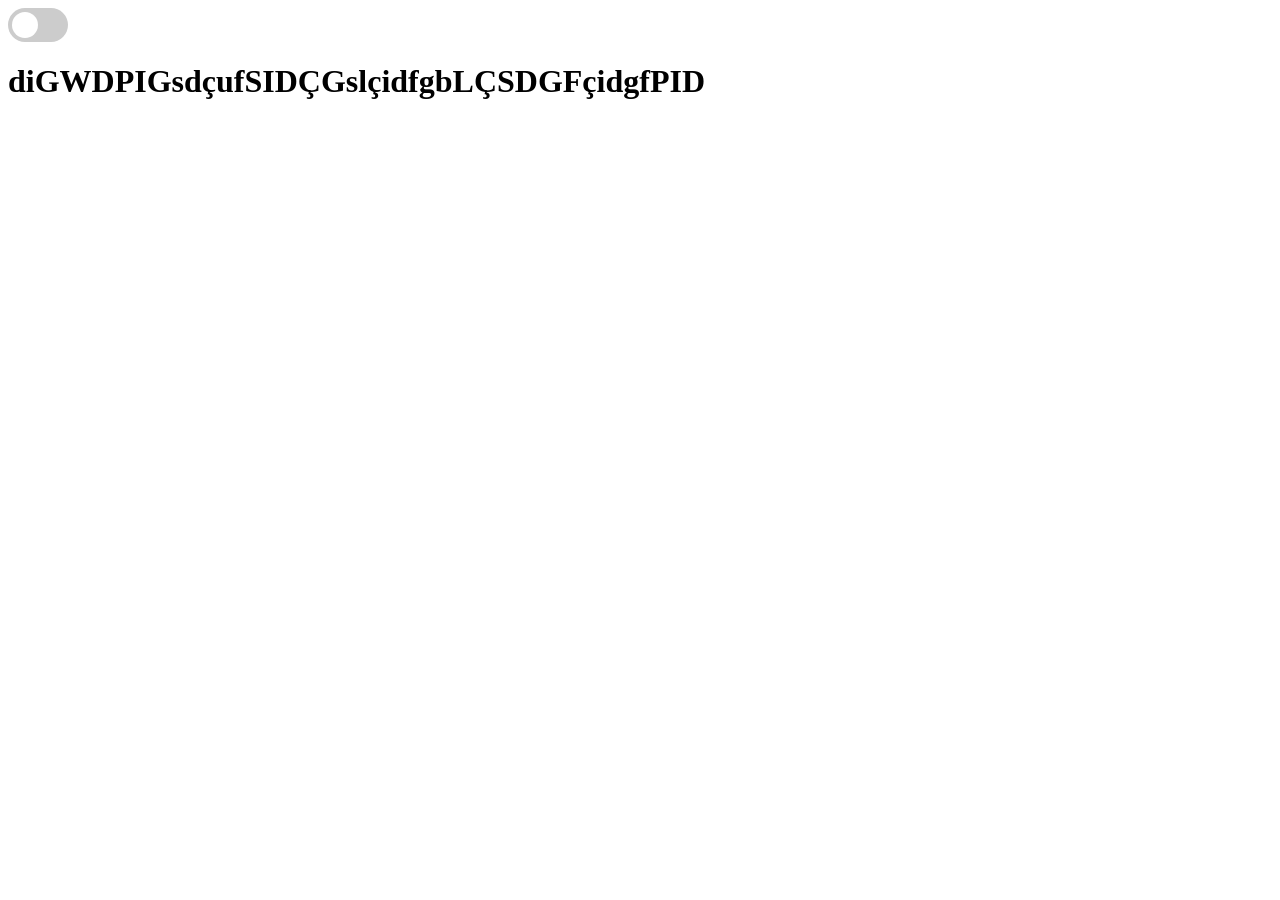
==== Index.html @ 7e875d3c "Add files via upload" ====
<!DOCTYPE html>
<html lang="pt-br">
<head>
    <meta charset="UTF-8">
    <meta http-equiv="X-UA-Compatible" content="IE=edge">
    <meta name="viewport" content="width=device-width, initial-scale=1.0">
    <title>Início</title>
    <link rel="stylesheet" href="estilos/inicio.css">
    <script defer src="scripts/script.js"></script>
    <script src="scripts/jquery-4.0.0.min.js"></script>
    <link rel="stylesheet" href="estilos/geral.css">
</head>
<body>
    <label class="switch">
        <input type="checkbox" id="tema">
        <span class="slider round"></span>
    </label>

    <h1>diGWDPIGsdçufSIDÇGslçidfgbLÇSDGFçidgfPID</h1>
    
</body>
</html>
---- estilos/geral.css ----
.switch {
    position: relative;
    display: inline-block;
    width: 60px;
    height: 34px;
  }
  
  /* Hide default HTML checkbox */
  .switch input {
    opacity: 0;
    width: 0;
    height: 0;
  }
  
  /* The slider */
  .slider {
    position: absolute;
    cursor: pointer;
    top: 0;
    left: 0;
    right: 0;
    bottom: 0;
    background-color: #ccc;
    -webkit-transition: .4s;
    transition: .4s;
  }
  
  .slider:before {
    position: absolute;
    content: "";
    height: 26px;
    width: 26px;
    left: 4px;
    bottom: 4px;
    background-color: white;
    -webkit-transition: .4s;
    transition: .4s;
  }
  
  input:checked + .slider {
    background-color: #344dcd;
  }
  
  input:focus + .slider {
    box-shadow: 0 0 1px #344dcd;
  }
  
  input:checked + .slider:before {
    -webkit-transform: translateX(26px);
    -ms-transform: translateX(26px);
    transform: translateX(26px);
  }
  
  /* Rounded sliders */
  .slider.round {
    border-radius: 34px;
  }
  
  .slider.round:before {
    border-radius: 50%;
  }
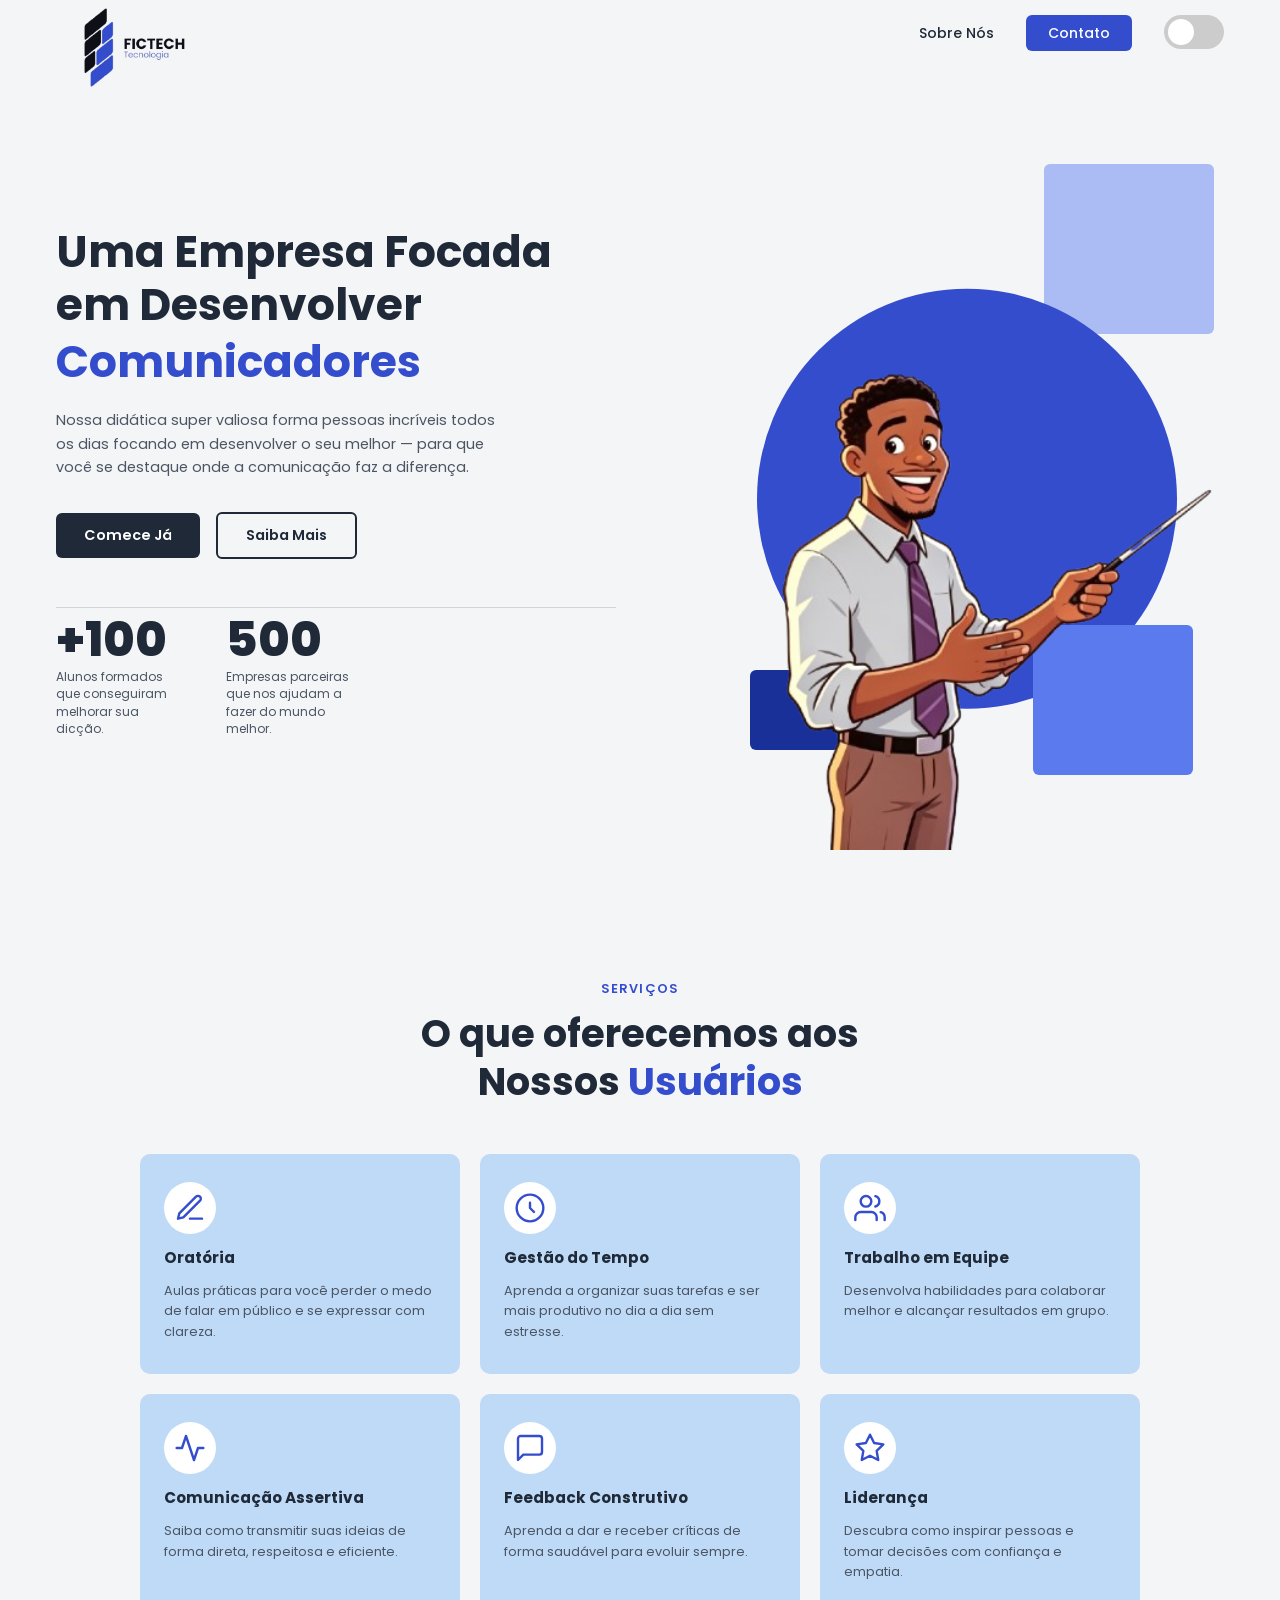
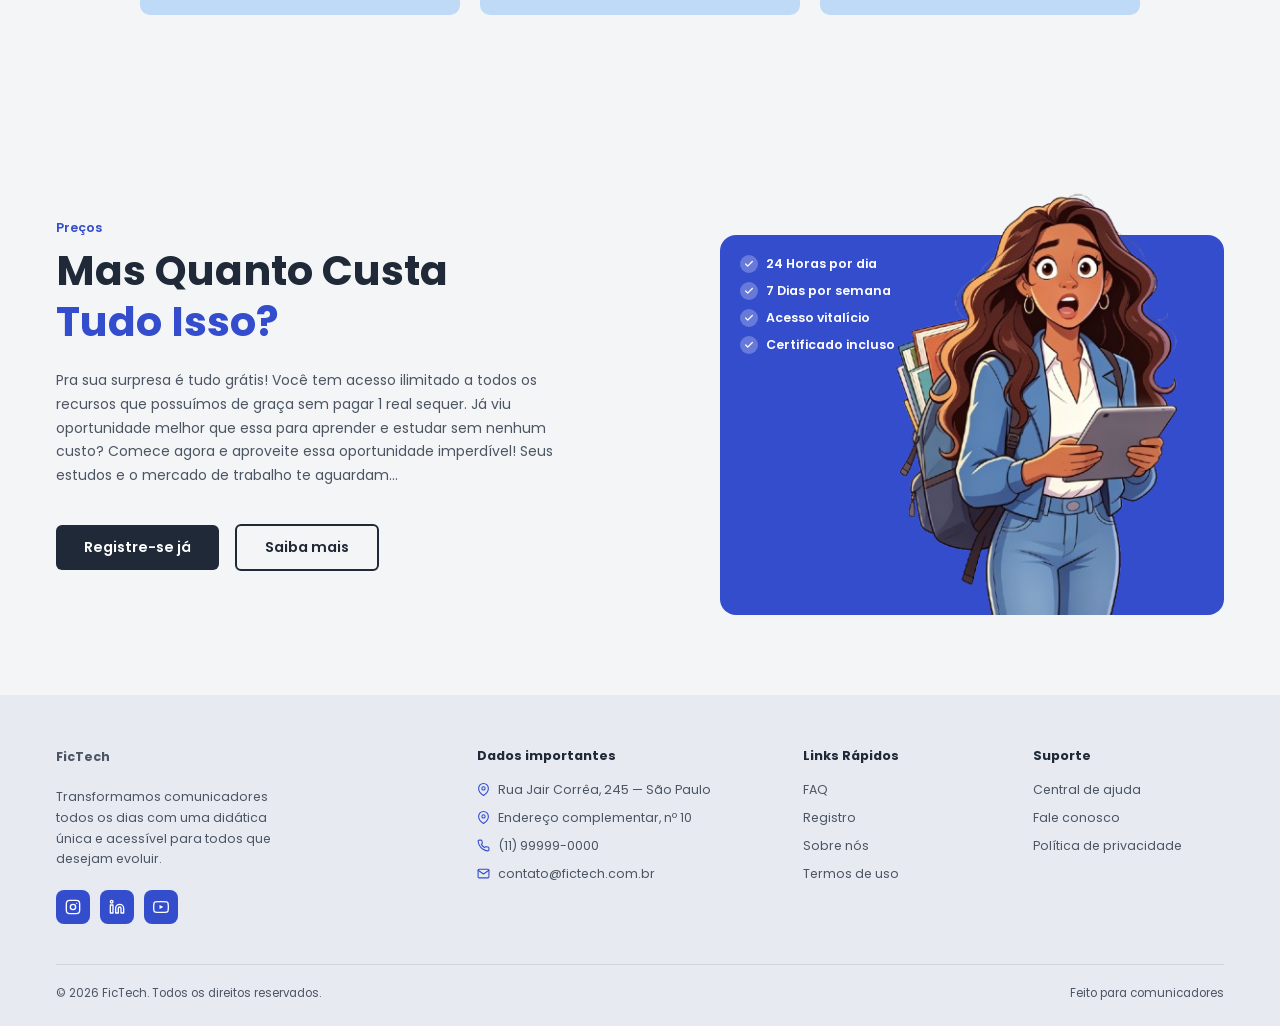
==== commit 4795bf5c: "Add files via upload" ====
--- a/Index.html
+++ b/Index.html
@@ -1,22 +1,290 @@
 <!DOCTYPE html>
-<html lang="pt-br">
+<html lang="pt-BR">
 <head>
-    <meta charset="UTF-8">
-    <meta http-equiv="X-UA-Compatible" content="IE=edge">
-    <meta name="viewport" content="width=device-width, initial-scale=1.0">
-    <title>Início</title>
-    <link rel="stylesheet" href="estilos/inicio.css">
-    <script defer src="scripts/script.js"></script>
-    <script src="scripts/jquery-4.0.0.min.js"></script>
-    <link rel="stylesheet" href="estilos/geral.css">
+  <meta charset="UTF-8" />
+  <meta name="viewport" content="width=device-width, initial-scale=1.0" />
+  <title>FicTech — Comunicadores</title>
+  <link rel="preconnect" href="https://fonts.googleapis.com" />
+  <link rel="stylesheet" href="estilos/fictech.css">
+  <link rel="stylesheet" href="estilos/geral.css">
+  <script src="scripts/script.js" defer ></script>
+  <link rel="preconnect" href="https://fonts.gstatic.com" crossorigin />
+  <link href="https://fonts.googleapis.com/css2?family=Poppins:ital,wght@0,100;0,200;0,300;0,400;0,500;0,600;0,700;0,800;0,900;1,100;1,200;1,300;1,400;1,500;1,600;1,700;1,800;1,900&display=swap" rel="stylesheet" />
 </head>
 <body>
-    <label class="switch">
+
+  <!-- menu -->
+  <nav class="navegacao">
+    <div class="logo"><img id="logo" src="imagens/logo.png" alt="Logo FicTech"></div>
+
+    <ul class="links-menu">
+      <li><a href="sobreNos.html">Sobre Nós</a></li>
+      <li><a href="contato.html" class="btn-contato">Contato</a></li>
+      <label class="switch">
         <input type="checkbox" id="tema">
         <span class="slider round"></span>
     </label>
-
-    <h1>diGWDPIGsdçufSIDÇGslçidfgbLÇSDGFçidgfPID</h1>
+    </ul>
     
+    
+  </nav>
+
+  <!-- banner principal -->
+  <section class="banner-principal">
+
+    <div class="conteudo-banner">
+      <h1 class="titulo-banner">Uma Empresa Focada<br>em Desenvolver</h1>
+      <h1 class="titulo-destaque">Comunicadores</h1>
+
+      <p>
+        Nossa didática super valiosa forma pessoas incríveis todos os dias
+        focando em desenvolver o seu melhor — para que você se destaque onde
+        a comunicação faz a diferença.
+      </p>
+
+      <div class="botoes-acao">
+        <button class="btn-principal">Comece Já</button>
+        <button class="btn-secundario">Saiba Mais</button>
+      </div>
+
+      <div class="estatisticas">
+        <div class="item-estat">
+          <span class="numero">+100</span>
+          <span class="legenda">Alunos formados que conseguiram melhorar sua dicção.</span>
+        </div>
+        <div class="item-estat">
+          <span class="numero">500</span>
+          <span class="legenda">Empresas parceiras que nos ajudam a fazer do mundo melhor.</span>
+        </div>
+      </div>
+    </div>
+
+    <!-- imagem do banner -->
+    <div class="imagem-banner">
+      <div class="circulo"></div>
+      <div class="retangulo-topo"></div>
+      <div class="retangulo-meio"></div>
+      <div class="retangulo-base"></div>
+
+      <img class="personagem" src="imagens/img1.png" alt="Comunicador">
+    </div>
+
+  </section>
+
+  <!-- serviços -->
+  <section class="servicos">
+
+    <div class="cabecalho-servicos">
+      <span class="rotulo">Serviços</span>
+      <h2 class="titulo-servicos">
+        O que oferecemos aos<br>
+        Nossos <span class="destaque">Usuários</span>
+      </h2>
+    </div>
+
+    <div class="grade-servicos">
+
+      <div class="cartao">
+        <div class="icone">
+          <svg width="32" height="32" viewBox="0 0 24 24" fill="none" stroke="currentColor" stroke-width="1.8" stroke-linecap="round" stroke-linejoin="round">
+            <path d="M12 20h9"/>
+            <path d="M16.5 3.5a2.121 2.121 0 0 1 3 3L7 19l-4 1 1-4L16.5 3.5z"/>
+          </svg>
+        </div>
+        <h3 class="titulo-cartao">Oratória</h3>
+        <p class="texto-cartao">Aulas práticas para você perder o medo de falar em público e se expressar com clareza.</p>
+      </div>
+
+      <div class="cartao">
+        <div class="icone">
+          <svg width="32" height="32" viewBox="0 0 24 24" fill="none" stroke="currentColor" stroke-width="1.8" stroke-linecap="round" stroke-linejoin="round">
+            <circle cx="12" cy="12" r="10"/>
+            <path d="M12 8v4l3 3"/>
+          </svg>
+        </div>
+        <h3 class="titulo-cartao">Gestão do Tempo</h3>
+        <p class="texto-cartao">Aprenda a organizar suas tarefas e ser mais produtivo no dia a dia sem estresse.</p>
+      </div>
+
+      <div class="cartao">
+        <div class="icone">
+          <svg width="32" height="32" viewBox="0 0 24 24" fill="none" stroke="currentColor" stroke-width="1.8" stroke-linecap="round" stroke-linejoin="round">
+            <path d="M17 21v-2a4 4 0 0 0-4-4H5a4 4 0 0 0-4 4v2"/>
+            <circle cx="9" cy="7" r="4"/>
+            <path d="M23 21v-2a4 4 0 0 0-3-3.87"/>
+            <path d="M16 3.13a4 4 0 0 1 0 7.75"/>
+          </svg>
+        </div>
+        <h3 class="titulo-cartao">Trabalho em Equipe</h3>
+        <p class="texto-cartao">Desenvolva habilidades para colaborar melhor e alcançar resultados em grupo.</p>
+      </div>
+
+      <div class="cartao">
+        <div class="icone">
+          <svg width="32" height="32" viewBox="0 0 24 24" fill="none" stroke="currentColor" stroke-width="1.8" stroke-linecap="round" stroke-linejoin="round">
+            <polyline points="22 12 18 12 15 21 9 3 6 12 2 12"/>
+          </svg>
+        </div>
+        <h3 class="titulo-cartao">Comunicação Assertiva</h3>
+        <p class="texto-cartao">Saiba como transmitir suas ideias de forma direta, respeitosa e eficiente.</p>
+      </div>
+
+      <div class="cartao">
+        <div class="icone">
+          <svg width="32" height="32" viewBox="0 0 24 24" fill="none" stroke="currentColor" stroke-width="1.8" stroke-linecap="round" stroke-linejoin="round">
+            <path d="M21 15a2 2 0 0 1-2 2H7l-4 4V5a2 2 0 0 1 2-2h14a2 2 0 0 1 2 2z"/>
+          </svg>
+        </div>
+        <h3 class="titulo-cartao">Feedback Construtivo</h3>
+        <p class="texto-cartao">Aprenda a dar e receber críticas de forma saudável para evoluir sempre.</p>
+      </div>
+
+      <div class="cartao">
+        <div class="icone">
+          <svg width="32" height="32" viewBox="0 0 24 24" fill="none" stroke="currentColor" stroke-width="1.8" stroke-linecap="round" stroke-linejoin="round">
+            <polygon points="12 2 15.09 8.26 22 9.27 17 14.14 18.18 21.02 12 17.77 5.82 21.02 7 14.14 2 9.27 8.91 8.26 12 2"/>
+          </svg>
+        </div>
+        <h3 class="titulo-cartao">Liderança</h3>
+        <p class="texto-cartao">Descubra como inspirar pessoas e tomar decisões com confiança e empatia.</p>
+      </div>
+
+    </div>
+  </section>
+
+  <!-- preços -->
+  <section class="precos">
+
+    <div class="conteudo-precos">
+      <span class="rotulo-precos">Preços</span>
+      <h2 class="titulo-precos">Mas Quanto Custa</h2>
+      <h2 class="titulo-destaque-precos">Tudo Isso?</h2>
+      <p class="texto-precos">
+        Pra sua surpresa é tudo grátis! Você tem acesso ilimitado a todos os recursos
+        que possuímos de graça sem pagar 1 real sequer. Já viu oportunidade melhor
+        que essa para aprender e estudar sem nenhum custo? Comece agora e aproveite
+        essa oportunidade imperdível! Seus estudos e o mercado de trabalho te aguardam...
+      </p>
+      <div class="botoes-precos">
+        <button class="btn-principal">Registre-se já</button>
+        <button class="btn-secundario">Saiba mais</button>
+      </div>
+    </div>
+
+    <div class="card-precos">
+      <div class="bonus">
+
+        
+
+        <ul class="lista-bonus">
+          <li>
+            <span class="check">
+              <svg width="10" height="10" viewBox="0 0 24 24" fill="none" stroke="#fff" stroke-width="3" stroke-linecap="round" stroke-linejoin="round"><polyline points="20 6 9 17 4 12"/></svg>
+            </span>
+            24 Horas por dia
+          </li>
+          <li>
+            <span class="check">
+              <svg width="10" height="10" viewBox="0 0 24 24" fill="none" stroke="#fff" stroke-width="3" stroke-linecap="round" stroke-linejoin="round"><polyline points="20 6 9 17 4 12"/></svg>
+            </span>
+            7 Dias por semana
+          </li>
+          <li>
+            <span class="check">
+              <svg width="10" height="10" viewBox="0 0 24 24" fill="none" stroke="#fff" stroke-width="3" stroke-linecap="round" stroke-linejoin="round"><polyline points="20 6 9 17 4 12"/></svg>
+            </span>
+            Acesso vitalício
+          </li>
+          <li>
+            <span class="check">
+              <svg width="10" height="10" viewBox="0 0 24 24" fill="none" stroke="#fff" stroke-width="3" stroke-linecap="round" stroke-linejoin="round"><polyline points="20 6 9 17 4 12"/></svg>
+            </span>
+            Certificado incluso
+          </li>
+        </ul>
+
+      </div>
+
+      <img class="personagem-precos" src="imagens/img2.png" alt="Personagem" />
+
+    </div>
+
+  </section>
+
+  <!-- rodapé -->
+  <footer class="rodape">
+    <div class="grade-rodape">
+
+      <div class="marca">
+        <p class="titulo-coluna">FicTech</p>
+        <p>Transformamos comunicadores todos os dias com uma didática única e acessível para todos que desejam evoluir.</p>
+        <div class="redes">
+          <a href="#" class="icone-rede" aria-label="Instagram">
+            <svg width="16" height="16" viewBox="0 0 24 24" fill="none" stroke="currentColor" stroke-width="2" stroke-linecap="round" stroke-linejoin="round">
+              <rect x="2" y="2" width="20" height="20" rx="5"/><circle cx="12" cy="12" r="4"/><circle cx="17.5" cy="6.5" r="1" fill="currentColor" stroke="none"/>
+            </svg>
+          </a>
+          <a href="#" class="icone-rede" aria-label="LinkedIn">
+            <svg width="16" height="16" viewBox="0 0 24 24" fill="none" stroke="currentColor" stroke-width="2" stroke-linecap="round" stroke-linejoin="round">
+              <path d="M16 8a6 6 0 0 1 6 6v7h-4v-7a2 2 0 0 0-2-2 2 2 0 0 0-2 2v7h-4v-7a6 6 0 0 1 6-6z"/><rect x="2" y="9" width="4" height="12"/><circle cx="4" cy="4" r="2"/>
+            </svg>
+          </a>
+          <a href="#" class="icone-rede" aria-label="YouTube">
+            <svg width="16" height="16" viewBox="0 0 24 24" fill="none" stroke="currentColor" stroke-width="2" stroke-linecap="round" stroke-linejoin="round">
+              <path d="M22.54 6.42a2.78 2.78 0 0 0-1.95-1.96C18.88 4 12 4 12 4s-6.88 0-8.59.46A2.78 2.78 0 0 0 1.46 6.42 29 29 0 0 0 1 12a29 29 0 0 0 .46 5.58 2.78 2.78 0 0 0 1.95 1.96C5.12 20 12 20 12 20s6.88 0 8.59-.46a2.78 2.78 0 0 0 1.95-1.96A29 29 0 0 0 23 12a29 29 0 0 0-.46-5.58z"/><polygon points="9.75 15.02 15.5 12 9.75 8.98 9.75 15.02" fill="currentColor" stroke="none"/>
+            </svg>
+          </a>
+        </div>
+      </div>
+
+      <div>
+        <p class="titulo-coluna">Dados importantes</p>
+        <ul class="lista-rodape">
+          <li>
+            <svg width="13" height="13" viewBox="0 0 24 24" fill="none" stroke="currentColor" stroke-width="2" stroke-linecap="round" stroke-linejoin="round"><path d="M21 10c0 7-9 13-9 13S3 17 3 10a9 9 0 0 1 18 0z"/><circle cx="12" cy="10" r="3"/></svg>
+            Rua Jair Corrêa, 245 — São Paulo
+          </li>
+          <li>
+            <svg width="13" height="13" viewBox="0 0 24 24" fill="none" stroke="currentColor" stroke-width="2" stroke-linecap="round" stroke-linejoin="round"><path d="M21 10c0 7-9 13-9 13S3 17 3 10a9 9 0 0 1 18 0z"/><circle cx="12" cy="10" r="3"/></svg>
+            Endereço complementar, nº 10
+          </li>
+          <li>
+            <svg width="13" height="13" viewBox="0 0 24 24" fill="none" stroke="currentColor" stroke-width="2" stroke-linecap="round" stroke-linejoin="round"><path d="M22 16.92v3a2 2 0 0 1-2.18 2 19.79 19.79 0 0 1-8.63-3.07 19.5 19.5 0 0 1-6-6 19.79 19.79 0 0 1-3.07-8.67A2 2 0 0 1 4.11 2h3a2 2 0 0 1 2 1.72c.127.96.361 1.903.7 2.81a2 2 0 0 1-.45 2.11L8.09 9.91a16 16 0 0 0 6 6l1.27-1.27a2 2 0 0 1 2.11-.45c.907.339 1.85.573 2.81.7A2 2 0 0 1 22 16.92z"/></svg>
+            (11) 99999-0000
+          </li>
+          <li>
+            <svg width="13" height="13" viewBox="0 0 24 24" fill="none" stroke="currentColor" stroke-width="2" stroke-linecap="round" stroke-linejoin="round"><path d="M4 4h16c1.1 0 2 .9 2 2v12c0 1.1-.9 2-2 2H4c-1.1 0-2-.9-2-2V6c0-1.1.9-2 2-2z"/><polyline points="22,6 12,13 2,6"/></svg>
+            contato@fictech.com.br
+          </li>
+        </ul>
+      </div>
+
+      <div>
+        <p class="titulo-coluna">Links Rápidos</p>
+        <ul class="lista-rodape">
+          <li><a href="#">FAQ</a></li>
+          <li><a href="#">Registro</a></li>
+          <li><a href="#">Sobre nós</a></li>
+          <li><a href="#">Termos de uso</a></li>
+        </ul>
+      </div>
+
+      <div>
+        <p class="titulo-coluna">Suporte</p>
+        <ul class="lista-rodape">
+          <li><a href="#">Central de ajuda</a></li>
+          <li><a href="#">Fale conosco</a></li>
+          <li><a href="#">Política de privacidade</a></li>
+        </ul>
+      </div>
+
+    </div>
+
+    <div class="base-rodape">
+      <p>© 2026 FicTech. Todos os direitos reservados.</p>
+      <span>Feito para comunicadores</span>
+    </div>
+  </footer>
+
 </body>
-</html>+</html>
--- a/estilos/fictech.css
+++ b/estilos/fictech.css
@@ -0,0 +1,1327 @@
+/* reset básico */
+*, *::before, *::after {
+  box-sizing: border-box;
+  margin: 0;
+  padding: 0;
+}
+
+:root {
+  --bg:        #F4F5F7;
+  --nav-bg:    #E7EAF0;
+  --azul:      #344DCD;
+  --azul-claro:#5B7AEE;
+  --azul-pastel:#AABCF3;
+  --azul-escuro:#1A3099;
+  --texto:     #1F2937;
+  --texto-suave:#4B5563;
+  --fonte: 'Poppins', sans-serif;
+}
+
+html, body {
+  height: 100%;
+}
+
+body {
+  font-family: var(--fonte);
+  background-color: var(--bg);
+  color: var(--texto);
+  min-height: 100vh;
+}
+
+/* menu */
+.navegacao {
+  display: flex;
+  align-items: center;
+  justify-content: space-between;
+  height: 64px;
+  padding: 0 56px;
+}
+
+.logo > img {
+  padding-top: 37px;
+  height: 200px;
+}
+
+.links-menu {
+  display: flex;
+  align-items: center;
+  gap: 32px;
+  list-style: none;
+}
+
+.links-menu a {
+  text-decoration: none;
+  font-size: 14px;
+  font-weight: 500;
+  color: var(--texto);
+  transition: color 0.2s;
+}
+
+.links-menu a:hover {
+  color: var(--azul);
+}
+
+.btn-contato {
+  background-color: var(--azul);
+  color: #fff !important;
+  padding: 8px 22px;
+  border-radius: 6px;
+  font-weight: 600;
+  font-size: 14px;
+  transition: background 0.2s;
+}
+
+.btn-contato:hover {
+  background: var(--azul-escuro) !important;
+}
+
+/* banner principal */
+.banner-principal {
+  display: grid;
+  grid-template-columns: 55fr 45fr;
+  align-items: center;
+  min-height: calc(100vh - 64px);
+  padding: 0 56px;
+  gap: 24px;
+  overflow: hidden;
+  position: relative;
+}
+
+.conteudo-banner {
+  padding: 64px 0;
+  max-width: 560px;
+}
+
+.titulo-banner {
+  font-size: clamp(2rem, 3.5vw, 2.75rem);
+  font-weight: 700;
+  line-height: 1.2;
+  color: var(--texto);
+  margin-bottom: 4px;
+}
+
+.titulo-destaque {
+  font-size: clamp(2rem, 3.5vw, 2.75rem);
+  font-weight: 700;
+  line-height: 1.2;
+  color: var(--azul);
+  margin-bottom: 20px;
+}
+
+.conteudo-banner p {
+  font-size: 0.9rem;
+  font-weight: 400;
+  color: var(--texto-suave);
+  line-height: 1.65;
+  max-width: 460px;
+  margin-bottom: 32px;
+}
+
+.botoes-acao {
+  display: flex;
+  gap: 16px;
+  align-items: center;
+  margin-bottom: 48px;
+}
+
+.btn-principal {
+  background-color: var(--texto);
+  color: #fff;
+  padding: 12px 28px;
+  border-radius: 6px;
+  font-family: var(--fonte);
+  font-size: 0.9rem;
+  font-weight: 600;
+  border: none;
+  cursor: pointer;
+  transition: background 0.2s;
+}
+
+.btn-principal:hover {
+  background-color: var(--azul);
+}
+
+.btn-secundario {
+  background-color: transparent;
+  color: var(--texto);
+  padding: 11px 28px;
+  border-radius: 6px;
+  font-family: var(--fonte);
+  font-size: 0.9rem;
+  font-weight: 600;
+  border: 2px solid var(--texto);
+  cursor: pointer;
+  transition: border-color 0.2s, color 0.2s;
+}
+
+.btn-secundario:hover {
+  border-color: var(--azul);
+  color: var(--azul);
+}
+
+.estatisticas {
+  display: flex;
+  gap: 40px;
+  align-items: flex-start;
+  padding-top: 8px;
+  border-top: 1px solid #D1D5DB;
+}
+
+.item-estat {
+  display: flex;
+  flex-direction: column;
+  gap: 4px;
+}
+
+.numero {
+  font-size: 3rem;
+  font-weight: 800;
+  color: var(--texto);
+  line-height: 1;
+}
+
+.legenda {
+  font-size: 0.75rem;
+  font-weight: 400;
+  color: var(--texto-suave);
+  max-width: 130px;
+  line-height: 1.45;
+}
+
+/* imagem do banner */
+.imagem-banner {
+  position: relative;
+  width: 100%;
+  height: 100%;
+  min-height: 520px;
+  display: flex;
+  align-items: center;
+  justify-content: center;
+}
+
+.circulo {
+  position: absolute;
+  width: 420px;
+  height: 420px;
+  background-color: var(--azul);
+  border-radius: 50%;
+  top: 50%;
+  left: 50%;
+  transform: translate(-50%, -46%);
+  z-index: 0;
+}
+
+.retangulo-topo {
+  position: absolute;
+  width: 170px;
+  height: 170px;
+  background-color: var(--azul-pastel);
+  border-radius: 6px;
+  top: 12%;
+  right: 2%;
+  z-index: -1;
+}
+
+.retangulo-meio {
+  position: absolute;
+  width: 160px;
+  height: 150px;
+  background-color: var(--azul-claro);
+  border-radius: 6px;
+  bottom: 15%;
+  right: 6%;
+  z-index: 1;
+}
+
+.retangulo-base {
+  position: absolute;
+  width: 90px;
+  height: 80px;
+  background-color: var(--azul-escuro);
+  border-radius: 6px;
+  bottom: 18%;
+  left: 8%;
+  z-index: 1;
+}
+
+.personagem {
+  position: absolute;
+  z-index: 2;
+  width: 610px;
+  bottom: 6%;
+  left: 50%;
+  transform: translateX(-50%);
+  object-fit: contain;
+}
+
+/* responsividade do banner */
+@media (max-width: 900px) {
+  .banner-principal {
+    grid-template-columns: 1fr;
+    padding: 40px 28px;
+  }
+
+  .imagem-banner {
+    min-height: 340px;
+    order: -1;
+  }
+
+  .circulo {
+    width: 320px;
+    height: 320px;
+  }
+
+  .conteudo-banner {
+    padding: 32px 0 48px;
+    max-width: 100%;
+  }
+
+  .navegacao {
+    padding: 0 24px;
+  }
+}
+
+@media (max-width: 480px) {
+  .botoes-acao {
+    flex-direction: column;
+    align-items: flex-start;
+  }
+
+  .btn-principal, .btn-secundario {
+    width: 100%;
+    text-align: center;
+  }
+}
+
+/* seção de serviços */
+.servicos {
+  background-color: var(--bg);
+  padding: 80px 56px;
+}
+
+.cabecalho-servicos {
+  text-align: center;
+  margin-bottom: 48px;
+}
+
+.rotulo {
+  display: block;
+  font-size: 0.8rem;
+  font-weight: 600;
+  color: var(--azul);
+  text-transform: uppercase;
+  letter-spacing: 0.08em;
+  margin-bottom: 12px;
+}
+
+.titulo-servicos {
+  font-size: clamp(1.75rem, 3vw, 2.5rem);
+  font-weight: 700;
+  color: var(--texto);
+  line-height: 1.25;
+}
+
+.destaque {
+  color: var(--azul);
+}
+
+.grade-servicos {
+  display: grid;
+  grid-template-columns: repeat(3, 1fr);
+  gap: 20px;
+  max-width: 1000px;
+  margin: 0 auto;
+}
+
+.cartao {
+  background-color: #BEDAF7;
+  border-radius: 10px;
+  padding: 28px 24px 32px;
+  display: flex;
+  flex-direction: column;
+  gap: 12px;
+  transition: transform 0.2s, box-shadow 0.2s;
+}
+
+.cartao:hover {
+  transform: translateY(-4px);
+  box-shadow: 0 8px 24px rgba(52, 77, 205, 0.15);
+}
+
+.icone {
+  width: 52px;
+  height: 52px;
+  background-color: #fff;
+  border-radius: 50%;
+  display: flex;
+  align-items: center;
+  justify-content: center;
+  color: var(--azul);
+  flex-shrink: 0;
+}
+
+.titulo-cartao {
+  font-size: 0.95rem;
+  font-weight: 700;
+  color: var(--texto);
+}
+
+.texto-cartao {
+  font-size: 0.8rem;
+  font-weight: 400;
+  color: var(--texto-suave);
+  line-height: 1.6;
+}
+
+@media (max-width: 768px) {
+  .servicos {
+    padding: 60px 24px;
+  }
+  .grade-servicos {
+    grid-template-columns: repeat(2, 1fr);
+  }
+}
+
+@media (max-width: 480px) {
+  .grade-servicos {
+    grid-template-columns: 1fr;
+  }
+}
+
+/* preços */
+.precos {
+  background-color: var(--bg);
+  padding: 80px 56px;
+  display: grid;
+  grid-template-columns: 55fr 45fr;
+  align-items: center;
+  gap: 48px;
+  overflow: hidden;
+}
+
+.conteudo-precos {
+  max-width: 520px;
+}
+
+.rotulo-precos {
+  display: block;
+  font-size: 0.8rem;
+  font-weight: 600;
+  color: var(--azul);
+  margin-bottom: 10px;
+}
+
+.titulo-precos {
+  font-size: clamp(2rem, 3.2vw, 2.75rem);
+  font-weight: 700;
+  color: var(--texto);
+  line-height: 1.15;
+  margin-bottom: 4px;
+}
+
+.titulo-destaque-precos {
+  font-size: clamp(2rem, 3.2vw, 2.75rem);
+  font-weight: 700;
+  color: var(--azul);
+  line-height: 1.15;
+  margin-bottom: 24px;
+}
+
+.texto-precos {
+  font-size: 0.875rem;
+  color: var(--texto-suave);
+  line-height: 1.7;
+  margin-bottom: 36px;
+}
+
+.botoes-precos {
+  display: flex;
+  gap: 16px;
+  align-items: center;
+}
+
+.card-precos {
+  position: relative;
+  border-radius: 16px;
+  background-color: var(--azul);
+  overflow: visible;
+  min-height: 380px;
+  margin-top: 60px;
+}
+
+.bonus {
+  padding: 20px 20px 0 20px;
+  position: relative;
+  z-index: 3;
+  display: inline-block;
+}
+
+.etiqueta-bonus {
+  display: inline-flex;
+  align-items: center;
+  gap: 6px;
+  background-color: rgba(255,255,255,0.15);
+  border: 1px solid rgba(255,255,255,0.4);
+  border-radius: 20px;
+  padding: 4px 12px;
+  font-size: 0.62rem;
+  font-weight: 700;
+  color: #fff;
+  letter-spacing: 0.08em;
+  text-transform: uppercase;
+  margin-bottom: 14px;
+}
+
+.lista-bonus {
+  list-style: none;
+  display: flex;
+  flex-direction: column;
+  gap: 9px;
+}
+
+.lista-bonus li {
+  display: flex;
+  align-items: center;
+  gap: 8px;
+  font-size: 0.78rem;
+  font-weight: 600;
+  color: #fff;
+  white-space: nowrap;
+}
+
+.check {
+  width: 18px;
+  height: 18px;
+  background-color: rgba(255,255,255,0.25);
+  border-radius: 50%;
+  display: flex;
+  align-items: center;
+  justify-content: center;
+  flex-shrink: 0;
+}
+
+.personagem-precos {
+  position: absolute;
+  bottom: 0;
+  left: 70%;
+  transform: translateX(-50%);
+  width: 480px;
+  object-fit: contain;
+  z-index: 4;
+}
+
+@media (max-width: 900px) {
+  .precos {
+    grid-template-columns: 1fr;
+    padding: 60px 28px;
+  }
+  .conteudo-precos {
+    max-width: 100%;
+  }
+  .card-precos {
+    min-height: 340px;
+  }
+}
+
+@media (max-width: 480px) {
+  .precos {
+    padding: 48px 20px;
+  }
+  .botoes-precos {
+    flex-direction: column;
+  }
+  .botoes-precos .btn-principal,
+  .botoes-precos .btn-secundario {
+    width: 100%;
+    text-align: center;
+  }
+}
+
+/* rodapé */
+.rodape {
+  background-color: var(--nav-bg);
+  padding: 52px 56px 24px;
+  margin-top: 0;
+}
+
+.grade-rodape {
+  display: grid;
+  grid-template-columns: 2fr 1.5fr 1fr 1fr;
+  gap: 40px;
+  padding-bottom: 40px;
+  border-bottom: 1px solid #D1D5DB;
+}
+
+.titulo-coluna {
+  font-size: 0.8rem;
+  font-weight: 700;
+  color: var(--texto);
+  margin-bottom: 16px;
+}
+
+.marca p {
+  font-size: 0.78rem;
+  color: var(--texto-suave);
+  line-height: 1.65;
+  margin-bottom: 20px;
+  max-width: 220px;
+}
+
+.redes {
+  display: flex;
+  gap: 10px;
+}
+
+.icone-rede {
+  width: 34px;
+  height: 34px;
+  border-radius: 8px;
+  background-color: var(--azul);
+  display: flex;
+  align-items: center;
+  justify-content: center;
+  color: #fff;
+  text-decoration: none;
+  transition: background 0.2s, transform 0.2s;
+}
+
+.icone-rede:hover {
+  background-color: var(--azul-escuro);
+  transform: translateY(-2px);
+}
+
+.lista-rodape {
+  list-style: none;
+  display: flex;
+  flex-direction: column;
+  gap: 10px;
+}
+
+.lista-rodape li {
+  font-size: 0.78rem;
+  color: var(--texto-suave);
+  display: flex;
+  align-items: center;
+  gap: 8px;
+}
+
+.lista-rodape li svg {
+  flex-shrink: 0;
+  color: var(--azul);
+}
+
+.lista-rodape a {
+  font-size: 0.78rem;
+  color: var(--texto-suave);
+  text-decoration: none;
+  transition: color 0.2s;
+}
+
+.lista-rodape a:hover {
+  color: var(--azul);
+}
+
+.base-rodape {
+  display: flex;
+  align-items: center;
+  justify-content: space-between;
+  padding-top: 20px;
+}
+
+.base-rodape p, .base-rodape span {
+  font-size: 0.72rem;
+  color: var(--texto-suave);
+}
+
+@media (max-width: 900px) {
+  .rodape {
+    padding: 48px 28px 24px;
+  }
+  .grade-rodape {
+    grid-template-columns: 1fr 1fr;
+    gap: 32px;
+  }
+}
+
+@media (max-width: 480px) {
+  .grade-rodape {
+    grid-template-columns: 1fr;
+  }
+  .base-rodape {
+    flex-direction: column;
+    gap: 8px;
+    text-align: center;
+  }
+}
+/* reset básico */
+*, *::before, *::after {
+  box-sizing: border-box;
+  margin: 0;
+  padding: 0;
+}
+
+:root {
+  --bg:        #F4F5F7;
+  --nav-bg:    #E7EAF0;
+  --azul:      #344DCD;
+  --azul-claro:#5B7AEE;
+  --azul-pastel:#AABCF3;
+  --azul-escuro:#1A3099;
+  --texto:     #1F2937;
+  --texto-suave:#4B5563;
+  --fonte: 'Poppins', sans-serif;
+  --card-bg: #BEDAF7;
+  --card-ico-bg: #fff;
+  --on-primary: #fff;
+  --check-bg: rgba(255,255,255,0.25);
+}
+
+body.dark {
+  --bg: #0b1220;
+  --nav-bg: #0f1724;
+  --azul: #6ea0ff;
+  --azul-claro: #7eaeff;
+  --azul-pastel: #5476b6;
+  --azul-escuro: #2a4fb0;
+  --texto: #E6EEF9;
+  --texto-suave: #9AA6B3;
+  --card-bg: #112235;
+  --card-ico-bg: #0f1b2a;
+  --on-primary: #E6EEF9;
+  --check-bg: rgba(230,238,249,0.12);
+}
+html, body {
+  height: 100%;
+}
+
+body {
+  font-family: var(--fonte);
+  background-color: var(--bg);
+  color: var(--texto);
+  min-height: 100vh;
+}
+
+.navegacao {
+  display: flex;
+  align-items: center;
+  justify-content: space-between;
+  height: 64px;
+  padding: 0 56px;
+}
+
+.logo > img {
+  padding-top: 37px;
+  height: 200px;
+}
+
+.links-menu {
+  display: flex;
+  align-items: center;
+  gap: 32px;
+  list-style: none;
+}
+
+.links-menu a {
+  text-decoration: none;
+  font-size: 14px;
+  font-weight: 500;
+  color: var(--texto);
+  transition: color 0.2s;
+}
+
+.links-menu a:hover {
+  color: var(--azul);
+}
+
+.btn-contato {
+  background-color: var(--azul);
+  color: #fff !important;
+  padding: 8px 22px;
+  border-radius: 6px;
+  font-weight: 600;
+  font-size: 14px;
+  transition: background 0.2s;
+}
+
+.btn-contato:hover {
+  background: var(--azul-escuro) !important;
+}
+
+/* banner principal */
+.banner-principal {
+  display: grid;
+  grid-template-columns: 55fr 45fr;
+  align-items: center;
+  min-height: calc(100vh - 64px);
+  padding: 0 56px;
+  gap: 24px;
+  overflow: hidden;
+  position: relative;
+}
+
+.conteudo-banner {
+  padding: 64px 0;
+  max-width: 560px;
+}
+
+.titulo-banner {
+  font-size: clamp(2rem, 3.5vw, 2.75rem);
+  font-weight: 700;
+  line-height: 1.2;
+  color: var(--texto);
+  margin-bottom: 4px;
+}
+
+.titulo-destaque {
+  font-size: clamp(2rem, 3.5vw, 2.75rem);
+  font-weight: 700;
+  line-height: 1.2;
+  color: var(--azul);
+  margin-bottom: 20px;
+}
+
+.conteudo-banner p {
+  font-size: 0.9rem;
+  font-weight: 400;
+  color: var(--texto-suave);
+  line-height: 1.65;
+  max-width: 460px;
+  margin-bottom: 32px;
+}
+
+.botoes-acao {
+  display: flex;
+  gap: 16px;
+  align-items: center;
+  margin-bottom: 48px;
+}
+
+.btn-principal {
+  background-color: var(--texto);
+  color: #fff;
+  padding: 12px 28px;
+  border-radius: 6px;
+  font-family: var(--fonte);
+  font-size: 0.9rem;
+  font-weight: 600;
+  border: none;
+  cursor: pointer;
+  transition: background 0.2s;
+}
+
+.btn-principal:hover {
+  background-color: var(--azul);
+}
+
+.btn-secundario {
+  background-color: transparent;
+  color: var(--texto);
+  padding: 11px 28px;
+  border-radius: 6px;
+  font-family: var(--fonte);
+  font-size: 0.9rem;
+  font-weight: 600;
+  border: 2px solid var(--texto);
+  cursor: pointer;
+  transition: border-color 0.2s, color 0.2s;
+}
+
+.btn-secundario:hover {
+  border-color: var(--azul);
+  color: var(--azul);
+}
+
+.estatisticas {
+  display: flex;
+  gap: 40px;
+  align-items: flex-start;
+  padding-top: 8px;
+  border-top: 1px solid #D1D5DB;
+}
+
+.item-estat {
+  display: flex;
+  flex-direction: column;
+  gap: 4px;
+}
+
+.numero {
+  font-size: 3rem;
+  font-weight: 800;
+  color: var(--texto);
+  line-height: 1;
+}
+
+.legenda {
+  font-size: 0.75rem;
+  font-weight: 400;
+  color: var(--texto-suave);
+  max-width: 130px;
+  line-height: 1.45;
+}
+
+/* imagem do banner */
+.imagem-banner {
+  position: relative;
+  width: 100%;
+  height: 100%;
+  min-height: 520px;
+  display: flex;
+  align-items: center;
+  justify-content: center;
+}
+
+.circulo {
+  position: absolute;
+  width: 420px;
+  height: 420px;
+  background-color: var(--azul);
+  border-radius: 50%;
+  top: 50%;
+  left: 50%;
+  transform: translate(-50%, -46%);
+  z-index: 0;
+}
+
+.retangulo-topo {
+  position: absolute;
+  width: 170px;
+  height: 170px;
+  background-color: var(--azul-pastel);
+  border-radius: 6px;
+  top: 12%;
+  right: 2%;
+  z-index: -1;
+}
+
+.retangulo-meio {
+  position: absolute;
+  width: 160px;
+  height: 150px;
+  background-color: var(--azul-claro);
+  border-radius: 6px;
+  bottom: 15%;
+  right: 6%;
+  z-index: 1;
+}
+
+.retangulo-base {
+  position: absolute;
+  width: 90px;
+  height: 80px;
+  background-color: var(--azul-escuro);
+  border-radius: 6px;
+  bottom: 18%;
+  left: 8%;
+  z-index: 1;
+}
+
+.personagem {
+  position: absolute;
+  z-index: 2;
+  width: 610px;
+  bottom: 6%;
+  left: 50%;
+  transform: translateX(-50%);
+  object-fit: contain;
+}
+
+/* responsividade do banner */
+@media (max-width: 900px) {
+  .banner-principal {
+    grid-template-columns: 1fr;
+    padding: 40px 28px;
+  }
+
+  .imagem-banner {
+    min-height: 340px;
+    order: -1;
+  }
+
+  .circulo {
+    width: 320px;
+    height: 320px;
+  }
+
+  .conteudo-banner {
+    padding: 32px 0 48px;
+    max-width: 100%;
+  }
+
+  .navegacao {
+    padding: 0 24px;
+  }
+}
+
+@media (max-width: 480px) {
+  .botoes-acao {
+    flex-direction: column;
+    align-items: flex-start;
+  }
+
+  .btn-principal, .btn-secundario {
+    width: 100%;
+    text-align: center;
+  }
+}
+
+/* seção de serviços */
+.servicos {
+  background-color: var(--bg);
+  padding: 80px 56px;
+}
+
+.cabecalho-servicos {
+  text-align: center;
+  margin-bottom: 48px;
+}
+
+.rotulo {
+  display: block;
+  font-size: 0.8rem;
+  font-weight: 600;
+  color: var(--azul);
+  text-transform: uppercase;
+  letter-spacing: 0.08em;
+  margin-bottom: 12px;
+}
+
+.titulo-servicos {
+  font-size: clamp(1.75rem, 3vw, 2.5rem);
+  font-weight: 700;
+  color: var(--texto);
+  line-height: 1.25;
+}
+
+.destaque {
+  color: var(--azul);
+}
+
+.grade-servicos {
+  display: grid;
+  grid-template-columns: repeat(3, 1fr);
+  gap: 20px;
+  max-width: 1000px;
+  margin: 0 auto;
+}
+
+.cartao {
+  background-color: var(--card-bg);
+  border-radius: 10px;
+  padding: 28px 24px 32px;
+  display: flex;
+  flex-direction: column;
+  gap: 12px;
+  transition: transform 0.2s, box-shadow 0.2s;
+}
+
+.cartao:hover {
+  transform: translateY(-4px);
+  box-shadow: 0 8px 24px rgba(52, 77, 205, 0.15);
+}
+
+.icone {
+  width: 52px;
+  height: 52px;
+  background-color: var(--card-ico-bg);
+  border-radius: 50%;
+  display: flex;
+  align-items: center;
+  justify-content: center;
+  color: var(--azul);
+  flex-shrink: 0;
+}
+
+.titulo-cartao {
+  font-size: 0.95rem;
+  font-weight: 700;
+  color: var(--texto);
+}
+
+.texto-cartao {
+  font-size: 0.8rem;
+  font-weight: 400;
+  color: var(--texto-suave);
+  line-height: 1.6;
+}
+
+@media (max-width: 768px) {
+  .servicos {
+    padding: 60px 24px;
+  }
+  .grade-servicos {
+    grid-template-columns: repeat(2, 1fr);
+  }
+}
+
+@media (max-width: 480px) {
+  .grade-servicos {
+    grid-template-columns: 1fr;
+  }
+}
+
+/* preços */
+.precos {
+  background-color: var(--bg);
+  padding: 80px 56px;
+  display: grid;
+  grid-template-columns: 55fr 45fr;
+  align-items: center;
+  gap: 48px;
+  overflow: hidden;
+}
+
+.conteudo-precos {
+  max-width: 520px;
+}
+
+.rotulo-precos {
+  display: block;
+  font-size: 0.8rem;
+  font-weight: 600;
+  color: var(--azul);
+  margin-bottom: 10px;
+}
+
+.titulo-precos {
+  font-size: clamp(2rem, 3.2vw, 2.75rem);
+  font-weight: 700;
+  color: var(--texto);
+  line-height: 1.15;
+  margin-bottom: 4px;
+}
+
+.titulo-destaque-precos {
+  font-size: clamp(2rem, 3.2vw, 2.75rem);
+  font-weight: 700;
+  color: var(--azul);
+  line-height: 1.15;
+  margin-bottom: 24px;
+}
+
+.texto-precos {
+  font-size: 0.875rem;
+  color: var(--texto-suave);
+  line-height: 1.7;
+  margin-bottom: 36px;
+}
+
+.botoes-precos {
+  display: flex;
+  gap: 16px;
+  align-items: center;
+}
+
+.card-precos {
+  position: relative;
+  border-radius: 16px;
+  background-color: var(--azul);
+  overflow: visible;
+  min-height: 380px;
+  margin-top: 60px;
+}
+
+.bonus {
+  padding: 20px 20px 0 20px;
+  position: relative;
+  z-index: 3;
+  display: inline-block;
+}
+
+.etiqueta-bonus {
+  display: inline-flex;
+  align-items: center;
+  gap: 6px;
+  background-color: rgba(255,255,255,0.15);
+  border: 1px solid rgba(255,255,255,0.4);
+  border-radius: 20px;
+  padding: 4px 12px;
+  font-size: 0.62rem;
+  font-weight: 700;
+  color: #fff;
+  letter-spacing: 0.08em;
+  text-transform: uppercase;
+  margin-bottom: 14px;
+}
+
+.lista-bonus {
+  list-style: none;
+  display: flex;
+  flex-direction: column;
+  gap: 9px;
+}
+
+.lista-bonus li {
+  display: flex;
+  align-items: center;
+  gap: 8px;
+  font-size: 0.78rem;
+  font-weight: 600;
+  color: var(--on-primary);
+  white-space: nowrap;
+}
+
+.check {
+  width: 18px;
+  height: 18px;
+  background-color: var(--check-bg);
+  border-radius: 50%;
+  display: flex;
+  align-items: center;
+  justify-content: center;
+  flex-shrink: 0;
+}
+
+.personagem-precos {
+  position: absolute;
+  bottom: 0;
+  left: 70%;
+  transform: translateX(-50%);
+  width: 480px;
+  object-fit: contain;
+  z-index: 4;
+}
+
+@media (max-width: 900px) {
+  .precos {
+    grid-template-columns: 1fr;
+    padding: 60px 28px;
+  }
+  .conteudo-precos {
+    max-width: 100%;
+  }
+  .card-precos {
+    min-height: 340px;
+  }
+}
+
+@media (max-width: 480px) {
+  .precos {
+    padding: 48px 20px;
+  }
+  .botoes-precos {
+    flex-direction: column;
+  }
+  .botoes-precos .btn-principal,
+  .botoes-precos .btn-secundario {
+    width: 100%;
+    text-align: center;
+  }
+}
+
+/* rodapé */
+.rodape {
+  background-color: var(--nav-bg);
+  padding: 52px 56px 24px;
+  margin-top: 0;
+}
+
+.grade-rodape {
+  display: grid;
+  grid-template-columns: 2fr 1.5fr 1fr 1fr;
+  gap: 40px;
+  padding-bottom: 40px;
+  border-bottom: 1px solid #D1D5DB;
+}
+
+.titulo-coluna {
+  font-size: 0.8rem;
+  font-weight: 700;
+  color: var(--texto);
+  margin-bottom: 16px;
+}
+
+.marca p {
+  font-size: 0.78rem;
+  color: var(--texto-suave);
+  line-height: 1.65;
+  margin-bottom: 20px;
+  max-width: 220px;
+}
+
+.redes {
+  display: flex;
+  gap: 10px;
+}
+
+.icone-rede {
+  width: 34px;
+  height: 34px;
+  border-radius: 8px;
+  background-color: var(--azul);
+  display: flex;
+  align-items: center;
+  justify-content: center;
+  color: #fff;
+  text-decoration: none;
+  transition: background 0.2s, transform 0.2s;
+}
+
+.icone-rede:hover {
+  background-color: var(--azul-escuro);
+  transform: translateY(-2px);
+}
+
+.lista-rodape {
+  list-style: none;
+  display: flex;
+  flex-direction: column;
+  gap: 10px;
+}
+
+.lista-rodape li {
+  font-size: 0.78rem;
+  color: var(--texto-suave);
+  display: flex;
+  align-items: center;
+  gap: 8px;
+}
+
+.lista-rodape li svg {
+  flex-shrink: 0;
+  color: var(--azul);
+}
+
+.lista-rodape a {
+  font-size: 0.78rem;
+  color: var(--texto-suave);
+  text-decoration: none;
+  transition: color 0.2s;
+}
+
+.lista-rodape a:hover {
+  color: var(--azul);
+}
+
+.base-rodape {
+  display: flex;
+  align-items: center;
+  justify-content: space-between;
+  padding-top: 20px;
+}
+
+.base-rodape p, .base-rodape span {
+  font-size: 0.72rem;
+  color: var(--texto-suave);
+}
+
+@media (max-width: 900px) {
+  .rodape {
+    padding: 48px 28px 24px;
+  }
+  .grade-rodape {
+    grid-template-columns: 1fr 1fr;
+    gap: 32px;
+  }
+}
+
+@media (max-width: 480px) {
+  .grade-rodape {
+    grid-template-columns: 1fr;
+  }
+  .base-rodape {
+    flex-direction: column;
+    gap: 8px;
+    text-align: center;
+  }
+}
--- a/estilos/geral.css
+++ b/estilos/geral.css
@@ -1,61 +1,61 @@
-.switch {
-    position: relative;
-    display: inline-block;
-    width: 60px;
-    height: 34px;
-  }
-  
-  /* Hide default HTML checkbox */
-  .switch input {
-    opacity: 0;
-    width: 0;
-    height: 0;
-  }
-  
-  /* The slider */
-  .slider {
-    position: absolute;
-    cursor: pointer;
-    top: 0;
-    left: 0;
-    right: 0;
-    bottom: 0;
-    background-color: #ccc;
-    -webkit-transition: .4s;
-    transition: .4s;
-  }
-  
-  .slider:before {
-    position: absolute;
-    content: "";
-    height: 26px;
-    width: 26px;
-    left: 4px;
-    bottom: 4px;
-    background-color: white;
-    -webkit-transition: .4s;
-    transition: .4s;
-  }
-  
-  input:checked + .slider {
-    background-color: #344dcd;
-  }
-  
-  input:focus + .slider {
-    box-shadow: 0 0 1px #344dcd;
-  }
-  
-  input:checked + .slider:before {
-    -webkit-transform: translateX(26px);
-    -ms-transform: translateX(26px);
-    transform: translateX(26px);
-  }
-  
-  /* Rounded sliders */
-  .slider.round {
-    border-radius: 34px;
-  }
-  
-  .slider.round:before {
-    border-radius: 50%;
+.switch {
+    position: relative;
+    display: inline-block;
+    width: 60px;
+    height: 34px;
+  }
+  
+  /* Hide default HTML checkbox */
+  .switch input {
+    opacity: 0;
+    width: 0;
+    height: 0;
+  }
+  
+  /* The slider */
+  .slider {
+    position: absolute;
+    cursor: pointer;
+    top: 0;
+    left: 0;
+    right: 0;
+    bottom: 0;
+    background-color: #ccc;
+    -webkit-transition: .4s;
+    transition: .4s;
+  }
+  
+  .slider:before {
+    position: absolute;
+    content: "";
+    height: 26px;
+    width: 26px;
+    left: 4px;
+    bottom: 4px;
+    background-color: white;
+    -webkit-transition: .4s;
+    transition: .4s;
+  }
+  
+  input:checked + .slider {
+    background-color: #344dcd;
+  }
+  
+  input:focus + .slider {
+    box-shadow: 0 0 1px #344dcd;
+  }
+  
+  input:checked + .slider:before {
+    -webkit-transform: translateX(26px);
+    -ms-transform: translateX(26px);
+    transform: translateX(26px);
+  }
+  
+  /* Rounded sliders */
+  .slider.round {
+    border-radius: 34px;
+  }
+  
+  .slider.round:before {
+    border-radius: 50%;
   }
